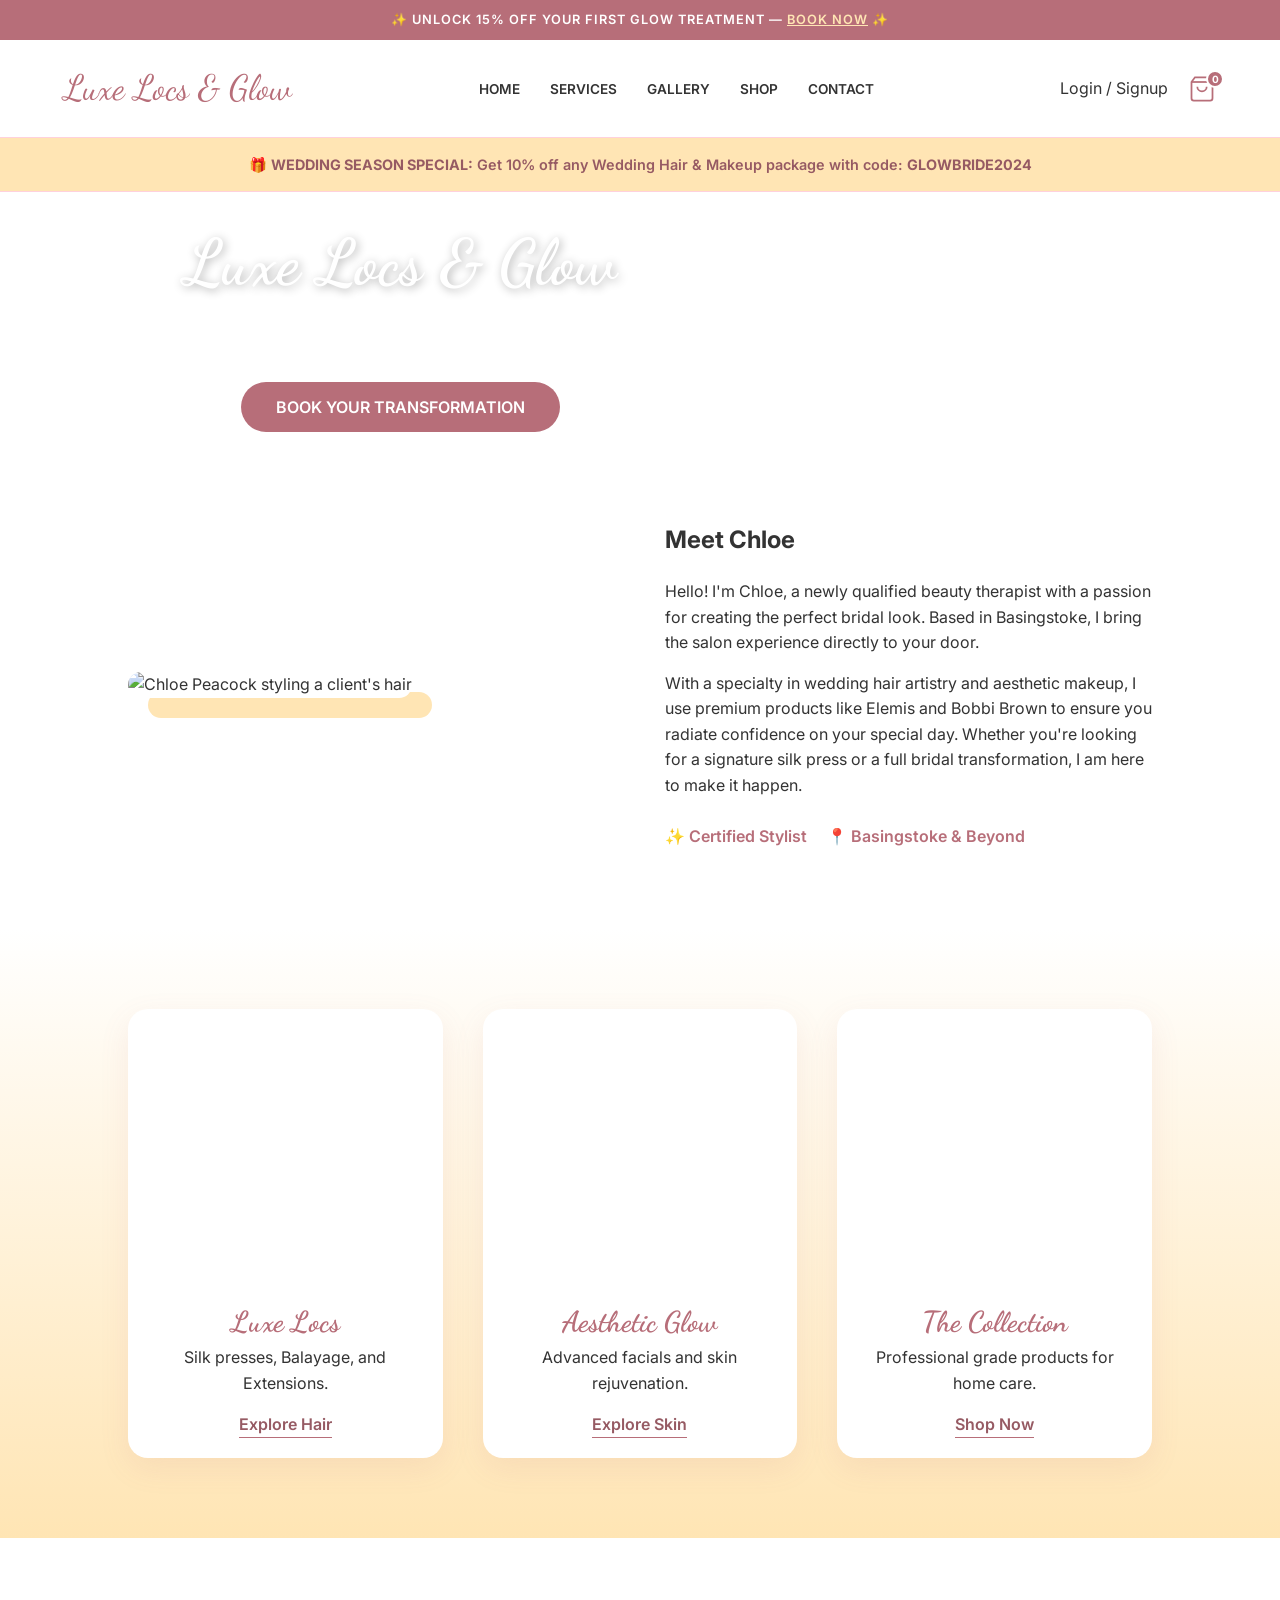
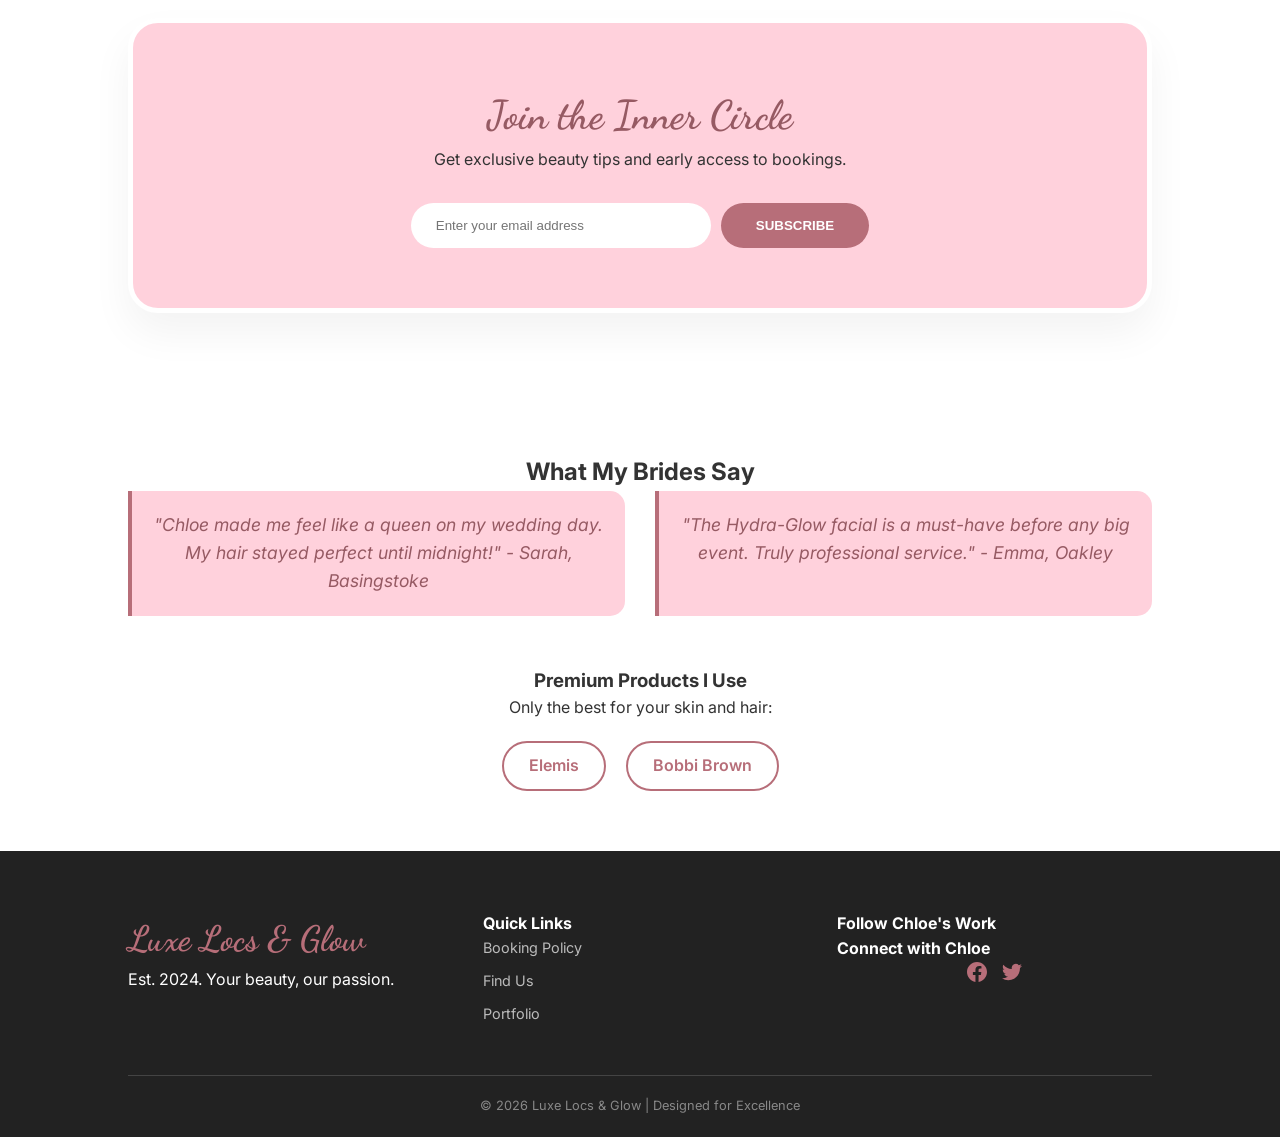
==== index.html @ 7d678cdd "Initial commit via Netlify" ====
<!DOCTYPE html>
<html lang="en">
  <head>
    <meta charset="UTF-8" />
    <meta name="viewport" content="width=device-width, initial-scale=1.0" />
    <title>Luxe Locs & Glow | Premium Beauty & Hair</title>
    <link rel="stylesheet" href="index.css"/>
  </head>
  <body>
    <div class="announcement-bar">
      ✨ UNLOCK 15% OFF YOUR FIRST GLOW TREATMENT —
      <a href="html_pages/booking.html">BOOK NOW</a> ✨
    </div>

    <nav class="navbar">
      <a href="index.html" class="logo">Luxe Locs & Glow</a>

      <ul class="nav-links">
         <li><a href="index.html" class="active">Home</a></li>
    
         <li><a href="html_pages/services.html">Services</a></li>
         <li><a href="html_pages/gallery.html">Gallery</a></li>
         <li><a href="html_pages/products.html">Shop</a></li>
         <li><a href="html_pages/contact.html">Contact</a></li>
      </ul>

      <div class="nav-icons">
        <span id="user-greeting" 
      onclick="window.location.href='html_pages/login.html'; return false;" 
      style="cursor: pointer">
      Login / Signup
</span>
        <div class="basket-icon-wrapper">
          <a href="html_pages/basket.html" class="basket-link">
            <svg
              class="basket-svg"
              viewBox="0 0 24 24"
              fill="none"
              stroke="currentColor"
              stroke-width="1.5"
            >
              <path d="M6 2L3 6v14a2 2 0 002 2h14a2 2 0 002-2V6l-3-4H6z"></path>
              <line x1="3" y1="6" x2="21" y2="6"></line>
              <path d="M16 10a4 4 0 01-8 0"></path>
            </svg>
            <span class="basket-count">0</span>
          </a>
        </div>
        <div class="hamburger">☰</div>
      </div>
    </nav>

        <div class="promo-banner">
           <p>🎁 <strong>WEDDING SEASON SPECIAL:</strong> Get 10% off any Wedding Hair & Makeup package with code: <strong>GLOWBRIDE2024</strong></p>
        </div>

    <header class="hero-home">
    <div class="hero-content">
        <h1>Luxe Locs & Glow</h1>
        <p>Expert Mobile Hair & Beauty by Chloe Peacock</p>
        <a href="../html_pages/booking.html" class="btn-luxe">Book Your Transformation</a>
    </div>
</header>
 <section class="about-chloe">
    <div class="about-container">
        <div class="about-image">
            <img src="https://images.unsplash.com/photo-1522337660859-02fbefca4702?auto=format&fit=crop&w=800&q=80" alt="Chloe Peacock styling a client's hair">
        </div>
        <div class="about-text">
            <h2 class="category-title">Meet Chloe</h2>
            <p>Hello! I'm Chloe, a newly qualified beauty therapist with a passion for creating the perfect bridal look. Based in Basingstoke, I bring the salon experience directly to your door.</p>
            <p>With a specialty in wedding hair artistry and aesthetic makeup, I use premium products like Elemis and Bobbi Brown to ensure you radiate confidence on your special day. Whether you're looking for a signature silk press or a full bridal transformation, I am here to make it happen.</p>
            <div class="about-stats">
                <span>✨ Certified Stylist</span>
                <span>📍 Basingstoke & Beyond</span>
            </div>
        </div>
    </div>
</section>

    <section class="features">
      <div class="feature-card">
        <div class="feature-img hair-img"></div>
        <h3>Luxe Locs</h3>
        <p>Silk presses, Balayage, and Extensions.</p>
        <a href="../html_pages/services.html">Explore Hair</a>
      </div>
      <div class="feature-card">
        <div class="feature-img glow-img"></div>
        <h3>Aesthetic Glow</h3>
        <p>Advanced facials and skin rejuvenation.</p>
        <a href="../html_pages/services.html">Explore Skin</a>
      </div>
      <div class="feature-card">
        <div class="feature-img products-img"></div>
        <h3>The Collection</h3>
        <p>Professional grade products for home care.</p>
        <a href="../html_pages/products.html">Shop Now</a>
      </div>
    </section>

    <section class="newsletter-section">
      <div class="newsletter-box">
        <h2>Join the Inner Circle</h2>
        <p>Get exclusive beauty tips and early access to bookings.</p>
        <form id="newsletter-form">
          <input type="email" placeholder="Enter your email address" required />
          <button type="submit" class="btn-luxe">Subscribe</button>
        </form>
      </div>
    </section>

    <section class="client-requirements-section">
    <div class="testimonials">
        <h2 class="category-title">What My Brides Say</h2>
        <div class="testimonial-grid">
            <blockquote>"Chloe made me feel like a queen on my wedding day. My hair stayed perfect until midnight!" - Sarah, Basingstoke</blockquote>
            <blockquote>"The Hydra-Glow facial is a must-have before any big event. Truly professional service." - Emma, Oakley</blockquote>
        </div>
    </div>

    <div class="partners">
        <h3>Premium Products I Use</h3>
        <p>Only the best for your skin and hair:</p>
        <div class="partner-links">
            <a href="https://www.elemis.com" target="_blank" class="partner-btn">Elemis</a>
            <a href="https://www.bobbibrown.co.uk" target="_blank" class="partner-btn">Bobbi Brown</a>
        </div>
    </div>
</section>

    <footer>
      <div class="footer-grid">
        <div class="footer-brand">
          <h2 class="logo">Luxe Locs & Glow</h2>
          <p>Est. 2024. Your beauty, our passion.</p>
        </div>
        <div class="footer-links">
          <h4>Quick Links</h4>
          <a href="../html_pages/booking.html">Booking Policy</a>
          <a href="../html_pages/contact.html">Find Us</a>
          <a href="../html_pages/gallery.html">Portfolio</a>
        </div>
        <div class="footer-socials">
    <h4>Follow Chloe's Work</h4>
   <div class="footer-socials">
    <h4>Connect with Chloe</h4>
    <div class="social-icons">
        <a href="https://facebook.com" class="social-btn">
            <svg width="20" height="20" fill="currentColor" viewBox="0 0 24 24"><path d="M24 12.073c0-6.627-5.373-12-12-12s-12 5.373-12 12c0 5.99 4.388 10.954 10.125 11.854v-8.385H7.078v-3.47h3.047V9.43c0-3.007 1.792-4.669 4.533-4.669 1.312 0 2.686.235 2.686.235v2.953H15.83c-1.491 0-1.956.925-1.956 1.874v2.25h3.328l-.532 3.47h-2.796v8.385C19.612 23.027 24 18.062 24 12.073z"/></svg>
        </a>
        <a href="https://twitter.com" class="social-btn">
            <svg width="20" height="20" fill="currentColor" viewBox="0 0 24 24"><path d="M23.953 4.57a10 10 0 01-2.825.775 4.958 4.958 0 002.163-2.723c-.951.555-2.005.959-3.127 1.184a4.92 4.92 0 00-8.384 4.482C7.69 8.095 4.067 6.13 1.64 3.162a4.822 4.822 0 00-.666 2.475c0 1.71.87 3.213 2.188 4.096a4.904 4.904 0 01-2.228-.616v.06a4.923 4.923 0 003.946 4.84 4.996 4.996 0 01-2.212.085 4.936 4.936 0 004.604 3.417 9.867 9.867 0 01-6.102 2.105c-.39 0-.779-.023-1.17-.067a13.995 13.995 0 007.557 2.209c9.053 0 13.998-7.496 13.998-13.985 0-.21 0-.42-.015-.63A9.935 9.935 0 0024 4.59z"/></svg>
        </a>
    </div>
</div>
</div>
      </div>
      <div class="footer-bottom">
        &copy; 2026 Luxe Locs & Glow | Designed for Excellence
      </div>
    </footer>

    <script src="js_pages/script.js"></script>
  </body>
</html>
---- index.css ----
/* --- GOOGLE FONTS --- */
@import url("https://fonts.googleapis.com/css2?family=Dancing+Script:wght@700&family=Inter:wght@300;400;600&display=swap");

/* --- VARIABLE DEFINITIONS --- */
:root {
  --soft-pink: #ffd1dc;
  --peach: #ffe5b4;
  --rose-gold: #b76e79;
  --deep-rose: #965a63;
  --white: #ffffff;
  --text-dark: #333333;
  --transition: all 0.3s ease-in-out;
}

/* --- RESET & GLOBAL STYLES --- */
* {
  margin: 0;
  padding: 0;
  box-sizing: border-box;
}

body {
  font-family: "Inter", sans-serif;
  background-color: var(--white);
  color: var(--text-dark);
  line-height: 1.6;
  overflow-x: hidden;
}

/* --- ANNOUNCEMENT BAR --- */
.announcement-bar {
  background-color: var(--rose-gold);
  color: white;
  text-align: center;
  padding: 10px;
  font-size: 0.8rem;
  font-weight: 600;
  letter-spacing: 1px;
  position: sticky;
  top: 0;
  z-index: 1100;
}

.announcement-bar a {
  color: var(--peach);
  text-decoration: underline;
}

/* --- NAVIGATION --- */
.navbar {
  display: flex;
  justify-content: space-between;
  align-items: center;
  padding: 20px 5%;
  background: rgba(255, 255, 255, 0.95);
  backdrop-filter: blur(10px);
  border-bottom: 1px solid var(--soft-pink);
  position: sticky;
  top: 38px; /* Height of announcement bar */
  z-index: 1000;
}

.logo {
  font-family: "Dancing Script", cursive;
  font-size: 2.2rem;
  color: var(--rose-gold);
  text-decoration: none;
}

.nav-links {
  display: flex;
  list-style: none;
  gap: 30px;
}

.nav-links a {
  text-decoration: none;
  color: var(--text-dark);
  font-size: 0.85rem;
  font-weight: 600;
  text-transform: uppercase;
  transition: var(--transition);
}

.nav-links a:hover {
  color: var(--rose-gold);
}

.nav-icons {
  display: flex;
  align-items: center;
  gap: 20px;
}

/* --- GRAPHIC BASKET STYLE --- */
.basket-link {
  position: relative;
  display: flex;
  align-items: center;
  text-decoration: none;
}

.basket-svg {
  width: 28px; /* Size of the bag */
  height: 28px;
  color: var(--rose-gold); /* Using your theme color */
  transition: transform 0.2s ease;
}

.basket-link:hover .basket-svg {
  transform: scale(1.1); /* Slight pop on hover */
  color: var(--deep-rose);
}

.basket-count {
  position: absolute;
  top: -5px; /* Moves bubble up */
  right: -8px; /* Moves bubble right */
  background-color: var(--rose-gold);
  color: white;
  font-size: 10px;
  font-weight: 700;
  width: 18px;
  height: 18px;
  display: flex;
  align-items: center;
  justify-content: center;
  border-radius: 50%; /* Makes it a perfect circle */
  border: 2px solid white; /* Adds that "sticker" look */
}

.hamburger {
  display: none;
  font-size: 1.5rem;
  cursor: pointer;
}

/* --- HERO SECTION --- */

.promo-banner {
    background: var(--peach);
    color: var(--deep-rose);
    text-align: center;
    padding: 15px;
    font-size: 0.9rem;
    border-bottom: 1px solid var(--soft-pink);
    font-weight: 600;
}
.hero {
  height: 90vh;
  background-image: url("https://images.unsplash.com/photo-1522335789203-aabd1fc54bc9?auto=format&fit=crop&w=1350&q=80");
  background-size: cover;
  background-position: center;
  display: flex;
  align-items: center;
  justify-content: center;
}

.hero-overlay {
  background: rgba(0, 0, 0, 0.2); /* Softens the image for text readability */
  width: 100%;
  height: 100%;
  display: flex;
  align-items: center;
  justify-content: center;
}

.hero-content {
  text-align: center;
  color: white;
  max-width: 800px;
  padding: 20px;
}

.hero-content h1 {
  font-size: 4rem;
  font-family: "Dancing Script", cursive;
  margin-bottom: 20px;
  text-shadow: 2px 2px 10px rgba(0, 0, 0, 0.3);
}

.hero-content p {
  font-size: 1.2rem;
  margin-bottom: 30px;
  font-weight: 300;
}

.hero-btns {
  display: flex;
  gap: 20px;
  justify-content: center;
}

/* --- BUTTONS --- */
.btn-luxe {
  background: var(--rose-gold);
  color: white;
  padding: 15px 35px;
  border: none;
  border-radius: 50px;
  text-decoration: none;
  font-weight: 600;
  text-transform: uppercase;
  transition: var(--transition);
}

.btn-luxe:hover {
  background: var(--peach);
  color: var(--deep-rose);
  transform: translateY(-3px);
}

.btn-outline {
  background: transparent;
  border: 2px solid white;
  color: white;
  padding: 15px 35px;
  border-radius: 50px;
  text-decoration: none;
  font-weight: 600;
  text-transform: uppercase;
  transition: var(--transition);
}

.btn-outline:hover {
  background: white;
  color: var(--rose-gold);
}

/* --- FEATURES SECTION --- */
.features {
  display: grid;
  grid-template-columns: repeat(auto-fit, minmax(300px, 1fr));
  gap: 40px;
  padding: 80px 10%;
  background: linear-gradient(to bottom, var(--white), var(--peach));
}

.feature-card {
  background: white;
  padding: 20px;
  border-radius: 20px;
  text-align: center;
  box-shadow: 0 10px 30px rgba(183, 110, 121, 0.1);
  transition: var(--transition);
}

.feature-card:hover {
  transform: translateY(-10px);
}

.feature-img {
  height: 250px;
  border-radius: 15px;
  margin-bottom: 20px;
  background-size: cover;
  background-position: center;
}

/* Use these as placeholders - add your own images later */
.hair-img {
  background-image: url("https://images.unsplash.com/photo-1562322140-8baeececf3df?auto=format&fit=crop&w=500&q=80");
}
.glow-img {
  background-image: url("https://images.unsplash.com/photo-1570172619644-dfd03ed5d881?auto=format&fit=crop&w=500&q=80");
}
.products-img {
  background-image: url("https://images.unsplash.com/photo-1598440947619-2c35fc9aa908?auto=format&fit=crop&w=500&q=80");
}

.feature-card h3 {
  font-family: "Dancing Script", cursive;
  font-size: 1.8rem;
  color: var(--rose-gold);
}

.feature-card a {
  display: inline-block;
  margin-top: 15px;
  color: var(--deep-rose);
  font-weight: 600;
  text-decoration: none;
  border-bottom: 1px solid var(--rose-gold);
}

/* --- NEWSLETTER --- */
.newsletter-section {
  padding: 80px 10%;
  text-align: center;
  background: var(--white);
}

.newsletter-box {
  background: var(--soft-pink);
  padding: 60px;
  border-radius: 30px;
  border: 5px solid white;
  box-shadow: 0 20px 40px rgba(0, 0, 0, 0.05);
}

.newsletter-box h2 {
  font-size: 2.5rem;
  font-family: "Dancing Script", cursive;
  color: var(--deep-rose);
}

.newsletter-box form {
  margin-top: 30px;
  display: flex;
  justify-content: center;
  gap: 10px;
}

.newsletter-box input {
  padding: 15px 25px;
  width: 300px;
  border-radius: 50px;
  border: none;
  outline: none;
}

/* --- TESTIMONIALS & BRANDS (Requirement 6) --- */
.client-requirements-section {
    padding: 60px 10%;
    background-color: var(--white);
    text-align: center;
}

.testimonial-grid {
    display: grid;
    grid-template-columns: repeat(auto-fit, minmax(250px, 1fr));
    gap: 30px;
    margin-bottom: 50px;
}

blockquote {
    font-style: italic;
    font-size: 1.1rem;
    color: var(--deep-rose);
    padding: 20px;
    border-left: 4px solid var(--rose-gold);
    background: var(--soft-pink);
    border-radius: 0 15px 15px 0;
}

.partner-links {
    display: flex;
    justify-content: center;
    gap: 20px;
    margin-top: 20px;
}

.partner-btn {
    text-decoration: none;
    color: var(--rose-gold);
    border: 2px solid var(--rose-gold);
    padding: 10px 25px;
    border-radius: 50px;
    font-weight: 600;
    transition: var(--transition);
}

.partner-btn:hover {
    background: var(--rose-gold);
    color: white;
}
/* --- FOOTER --- */
footer {
  background: #222;
  color: white;
  padding: 60px 10% 20px;
}

.footer-grid {
  display: grid;
  grid-template-columns: repeat(auto-fit, minmax(200px, 1fr));
  gap: 40px;
  margin-bottom: 40px;
}

.footer-links a {
  display: block;
  color: #bbb;
  text-decoration: none;
  margin-bottom: 10px;
  font-size: 0.9rem;
}

.footer-bottom {
  text-align: center;
  border-top: 1px solid #444;
  padding-top: 20px;
  font-size: 0.8rem;
  color: #888;
}
.social-icons {
    display: flex;
    gap: 15px;
    justify-content: center;
}
.social-btn {
    color: var(--rose-gold);
    transition: 0.3s;
}
.social-btn:hover {
    color: var(--deep-rose);
    transform: translateY(-3px);
}

/* --- RESPONSIVE MOBILE MENU --- */
@media (max-width: 768px) {
  .nav-links {
    display: none; /* Controlled by JS */
    flex-direction: column;
    position: absolute;
    top: 70px;
    left: 0;
    width: 100%;
    background: white;
    padding: 40px;
    text-align: center;
    box-shadow: 0 10px 20px rgba(0, 0, 0, 0.1);
  }

  .nav-links.active {
    display: flex;
  }

  .hamburger {
    display: block;
  }

  .hero-content h1 {
    font-size: 2.8rem;
  }

  .newsletter-box form {
    flex-direction: column;
    align-items: center;
  }

  .newsletter-box input {
    width: 100%;
  }
}

/* Add this to index.css */
@keyframes bagShake {
  0% {
    transform: rotate(0);
  }
  25% {
    transform: rotate(10deg);
  }
  50% {
    transform: rotate(-10deg);
  }
  75% {
    transform: rotate(5deg);
  }
  100% {
    transform: rotate(0);
  }
}

.basket-svg.animate {
  animation: bagShake 0.4s ease;
}
/* --- ABOUT CHLOE SECTION --- */
.about-chloe {
    padding: 80px 10%;
    background-color: var(--white);
}

.about-container {
    display: flex;
    align-items: center;
    gap: 50px;
    flex-wrap: wrap; /* Important for Mobile Responsiveness (M3) */
}

.about-image {
    flex: 1;
    min-width: 300px;
}

.about-image img {
    width: 100%;
    border-radius: 20px;
    box-shadow: 20px 20px 0px var(--peach); /* Trendy offset background shadow */
}

.about-text {
    flex: 1;
    min-width: 300px;
}

.about-text h2 {
    text-align: left;
    margin-bottom: 20px;
}

.about-text p {
    margin-bottom: 15px;
    line-height: 1.6;
    color: var(--text-dark);
}

.about-stats {
    display: flex;
    gap: 20px;
    margin-top: 25px;
    font-weight: 600;
    color: var(--rose-gold);
}

/* Responsive adjustment */
@media (max-width: 768px) {
    .about-container {
        flex-direction: column;
        text-align: center;
    }
    .about-text h2 {
        text-align: center;
    }
}

.basket-item, .summary-item {
    display: flex;
    justify-content: space-between;
    padding: 15px 0;
    border-bottom: 1px solid #f4f4f4;
    font-family: 'Poppins', sans-serif;
}

.grand-total {
    color: #D4AF37;
    display: flex;
    justify-content: space-between;
    margin-top: 15px;
    font-size: 1.4rem;
}
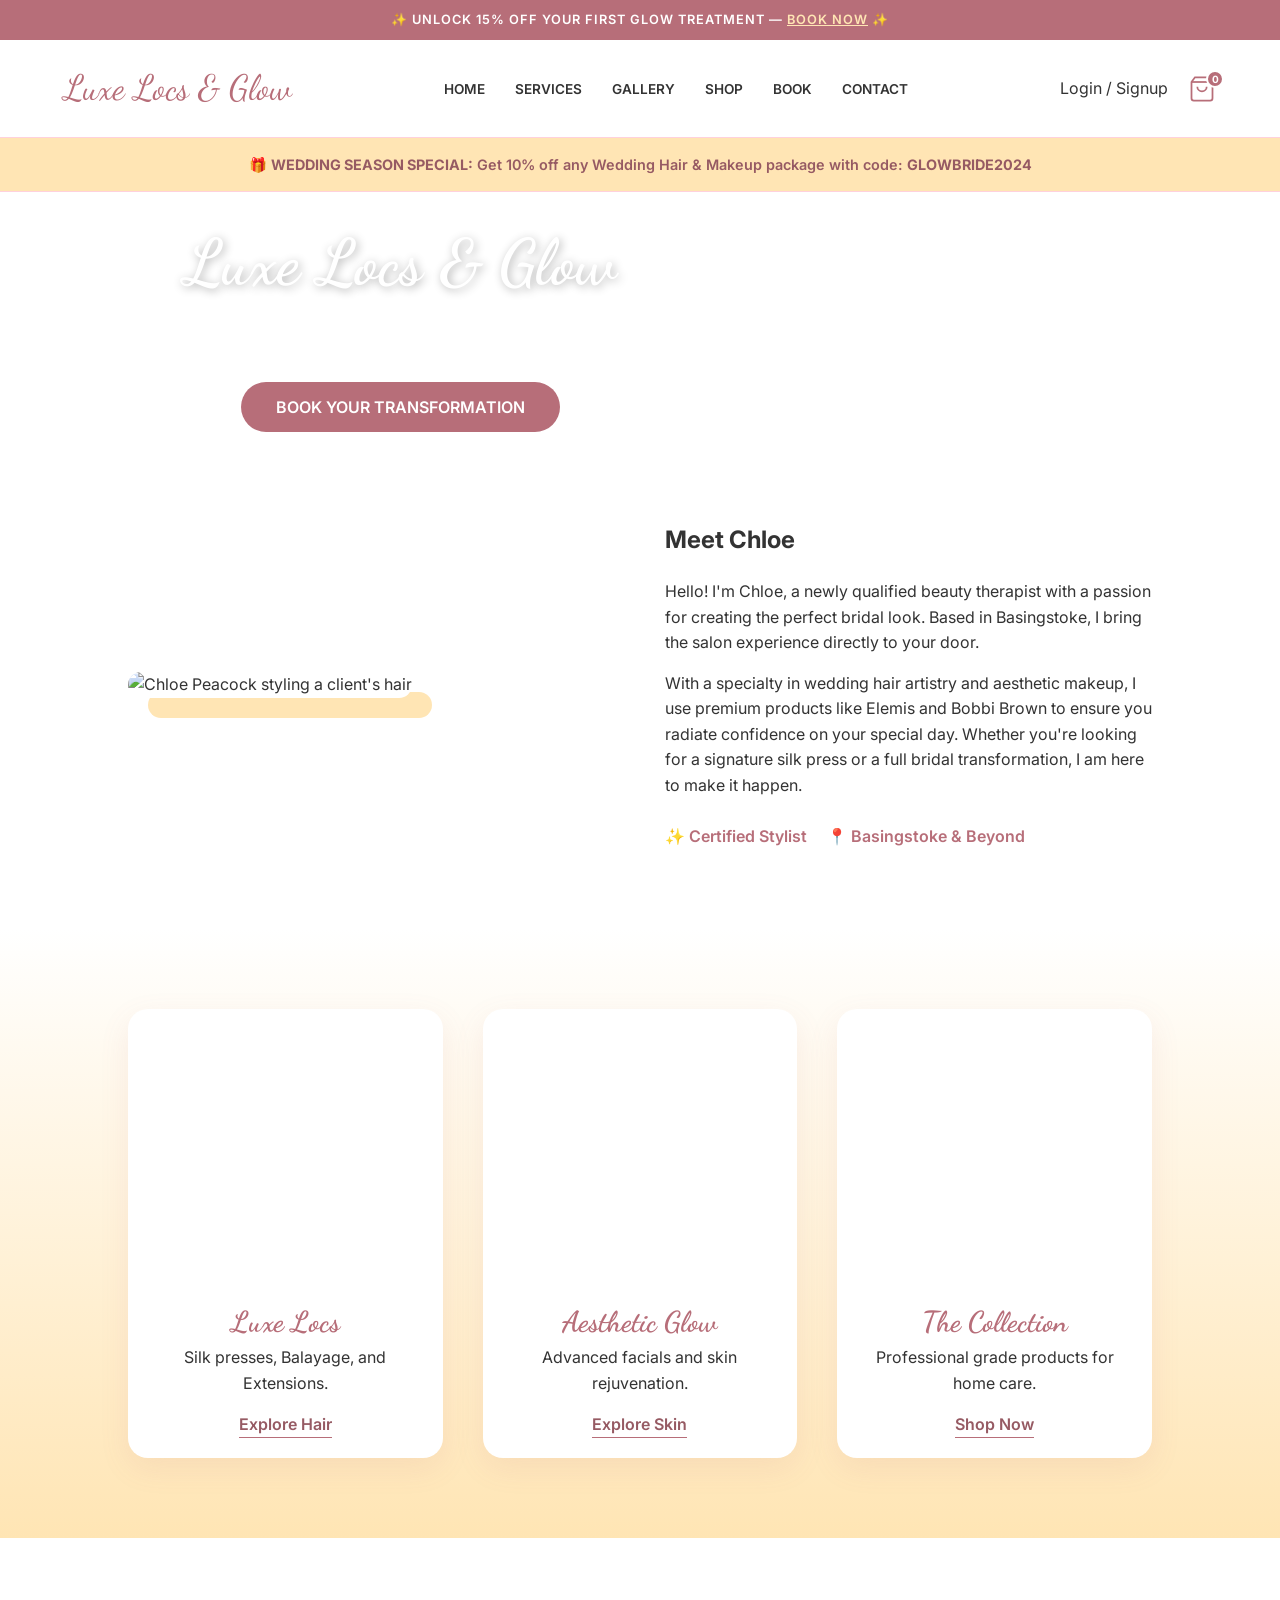
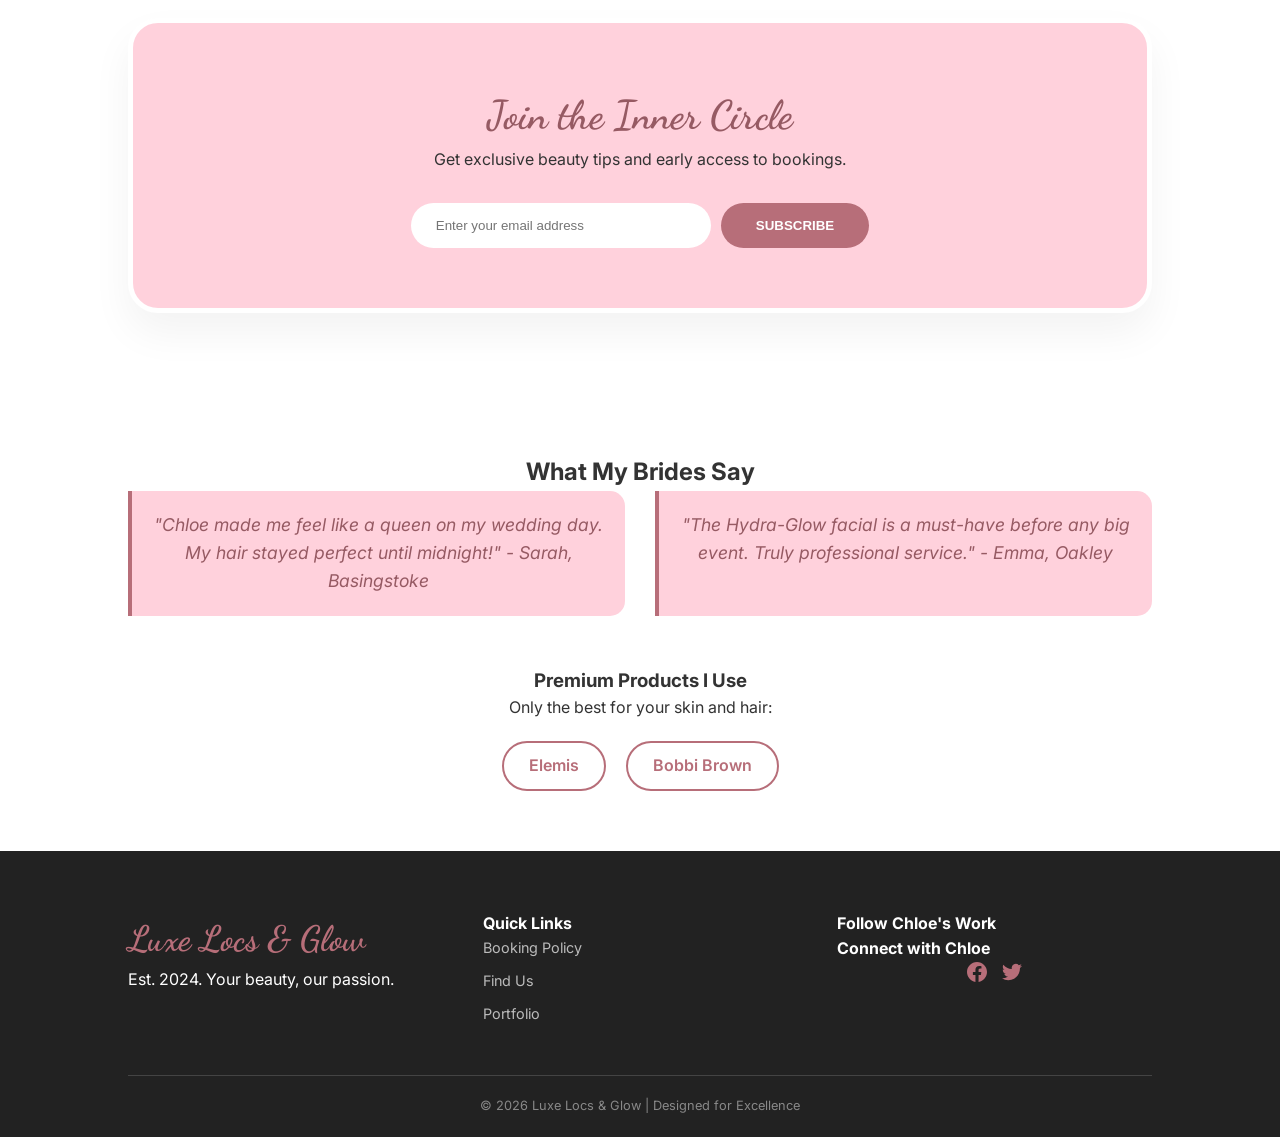
==== commit dc3acc5c: "updated my navigations again" ====
--- a/index.html
+++ b/index.html
@@ -21,6 +21,7 @@
          <li><a href="html_pages/services.html">Services</a></li>
          <li><a href="html_pages/gallery.html">Gallery</a></li>
          <li><a href="html_pages/products.html">Shop</a></li>
+         <li><a href="html_pages/booking.html">Book</a></li>
          <li><a href="html_pages/contact.html">Contact</a></li>
       </ul>
 
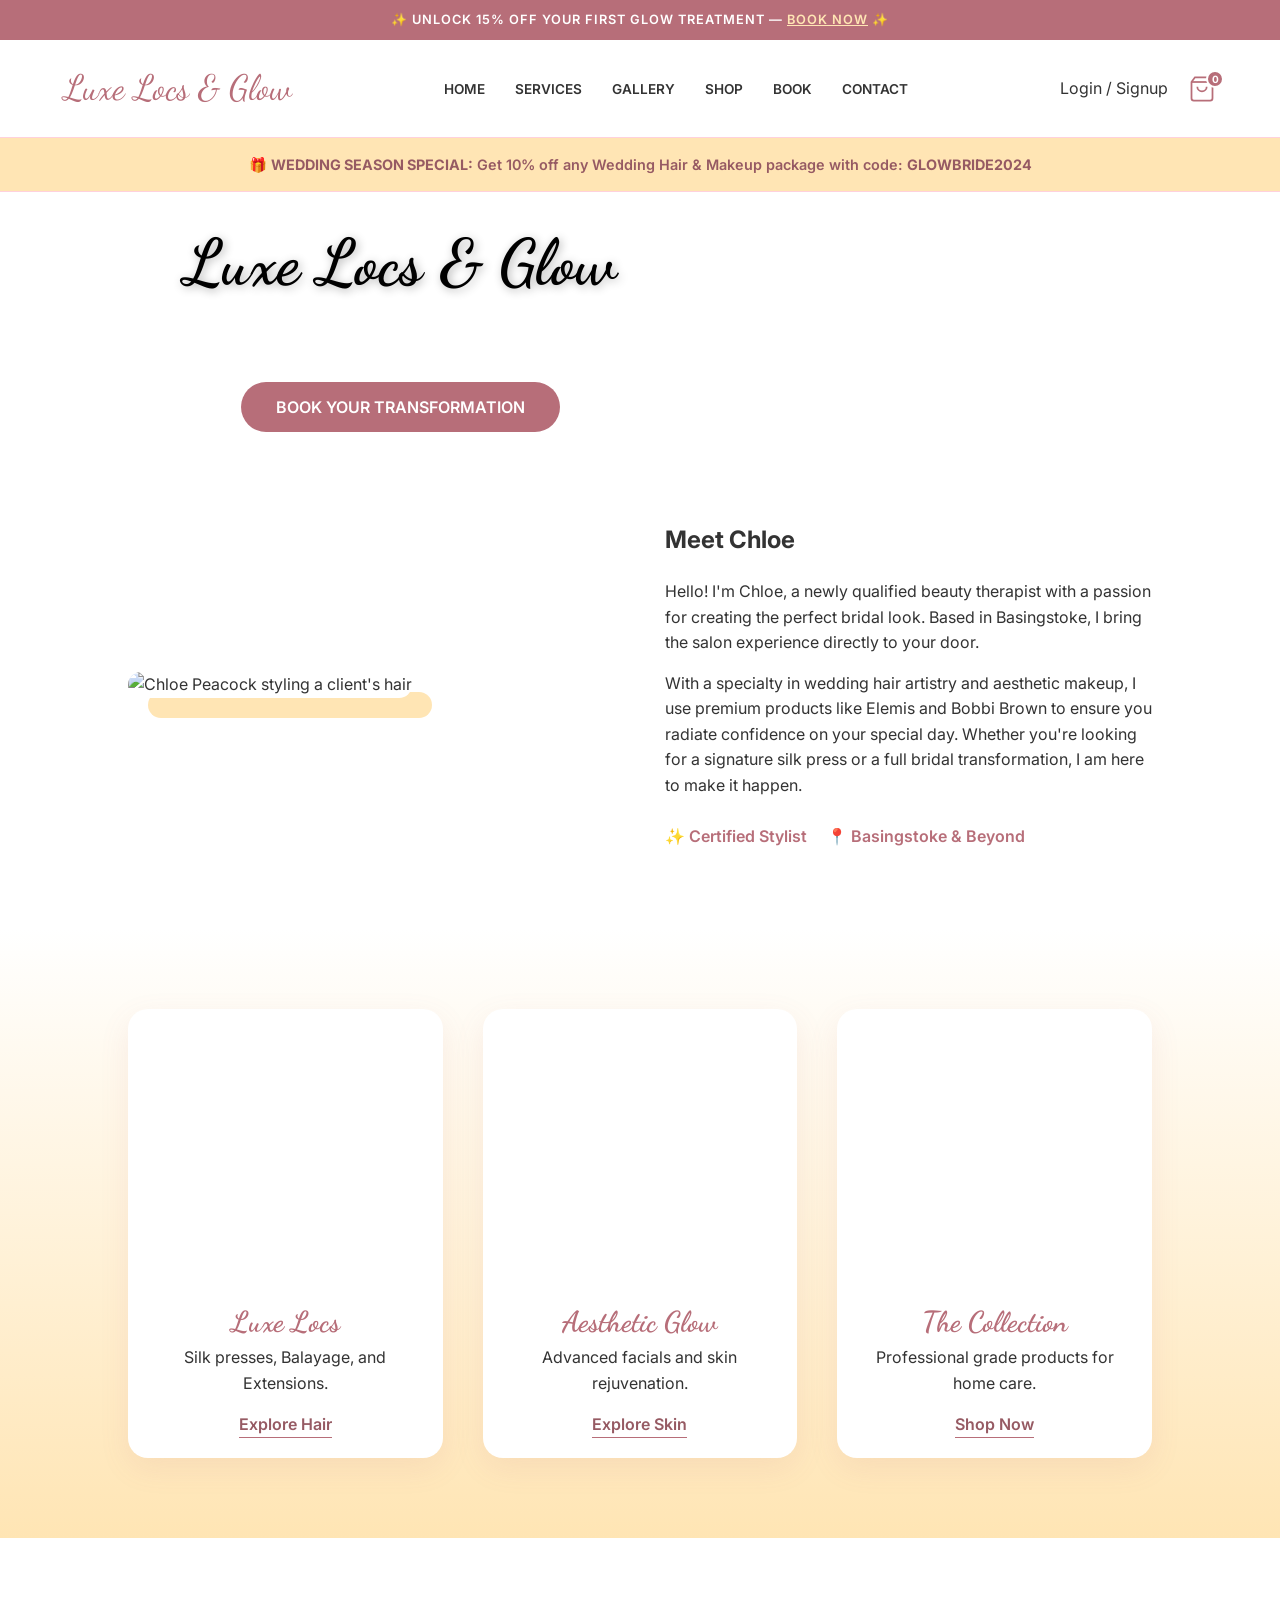
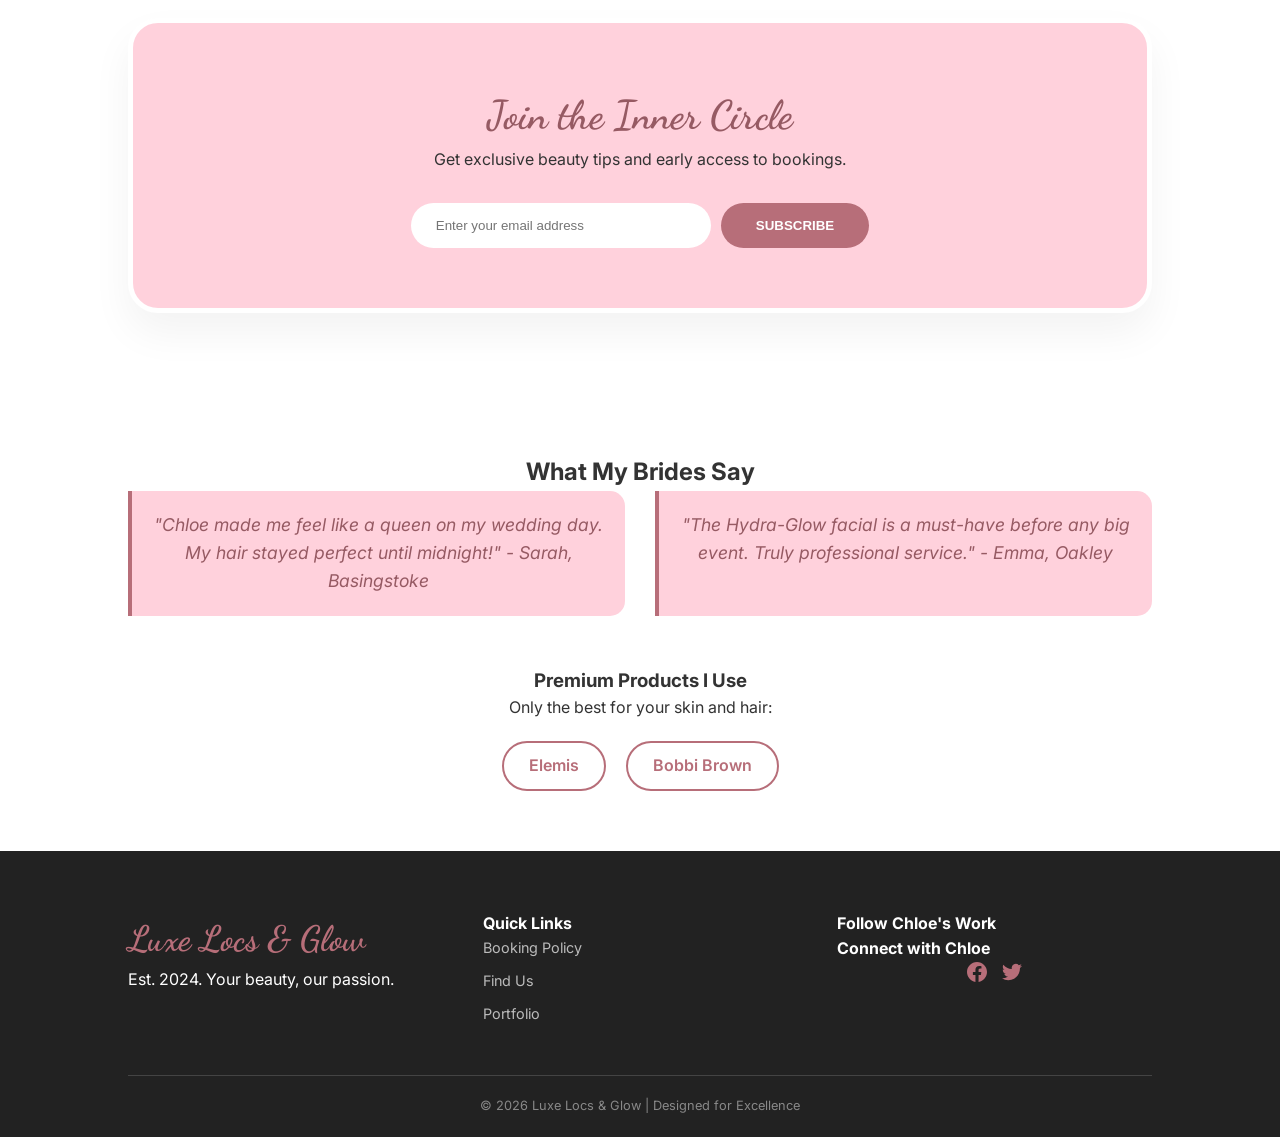
==== commit 887b78db: "Update website files" ====
--- a/index.html
+++ b/index.html
@@ -65,7 +65,7 @@
  <section class="about-chloe">
     <div class="about-container">
         <div class="about-image">
-            <img src="https://images.unsplash.com/photo-1522337660859-02fbefca4702?auto=format&fit=crop&w=800&q=80" alt="Chloe Peacock styling a client's hair">
+            <img src="https://cdn0.weddingwire.com/vendor/747599/3_2/640/jpeg/happyhearts-styledshoot-june2023-105_51_995747-169397795563901.jpeg" alt="Chloe Peacock styling a client's hair">
         </div>
         <div class="about-text">
             <h2 class="category-title">Meet Chloe</h2>
@@ -153,12 +153,13 @@
         <a href="https://twitter.com" class="social-btn">
             <svg width="20" height="20" fill="currentColor" viewBox="0 0 24 24"><path d="M23.953 4.57a10 10 0 01-2.825.775 4.958 4.958 0 002.163-2.723c-.951.555-2.005.959-3.127 1.184a4.92 4.92 0 00-8.384 4.482C7.69 8.095 4.067 6.13 1.64 3.162a4.822 4.822 0 00-.666 2.475c0 1.71.87 3.213 2.188 4.096a4.904 4.904 0 01-2.228-.616v.06a4.923 4.923 0 003.946 4.84 4.996 4.996 0 01-2.212.085 4.936 4.936 0 004.604 3.417 9.867 9.867 0 01-6.102 2.105c-.39 0-.779-.023-1.17-.067a13.995 13.995 0 007.557 2.209c9.053 0 13.998-7.496 13.998-13.985 0-.21 0-.42-.015-.63A9.935 9.935 0 0024 4.59z"/></svg>
         </a>
-    </div>
-</div>
-</div>
+          </div>
+         </div>
+        </div>
       </div>
       <div class="footer-bottom">
-        &copy; 2026 Luxe Locs & Glow | Designed for Excellence
+            &copy; <span id="current-year"></span> Luxe Locs & Glow | Designed for Excellence
+        
       </div>
     </footer>
 
--- a/index.css
+++ b/index.css
@@ -1,3 +1,5 @@
+/* --- INDEX.CSS --- */
+/* --- LUXE LOCKS & GLOW main* STYLESHEET --- */
 /* --- GOOGLE FONTS --- */
 @import url("https://fonts.googleapis.com/css2?family=Dancing+Script:wght@700&family=Inter:wght@300;400;600&display=swap");
 
@@ -56,6 +58,7 @@
   backdrop-filter: blur(10px);
   border-bottom: 1px solid var(--soft-pink);
   position: sticky;
+  z-index: 1000; /* Keeps it above everything else */
   top: 38px; /* Height of announcement bar */
   z-index: 1000;
 }
@@ -173,6 +176,7 @@
 }
 
 .hero-content h1 {
+  color: #000;
   font-size: 4rem;
   font-family: "Dancing Script", cursive;
   margin-bottom: 20px;
@@ -259,7 +263,7 @@
 
 /* Use these as placeholders - add your own images later */
 .hair-img {
-  background-image: url("https://images.unsplash.com/photo-1562322140-8baeececf3df?auto=format&fit=crop&w=500&q=80");
+  background-image: url("https://media.beautycon.com/vzfhnuaggt/uploads/2023/11/332909388_224423466713805_4663168479502762349_n.jpg?auto=format&fit=crop&w=500&q=80");
 }
 .glow-img {
   background-image: url("https://images.unsplash.com/photo-1570172619644-dfd03ed5d881?auto=format&fit=crop&w=500&q=80");
